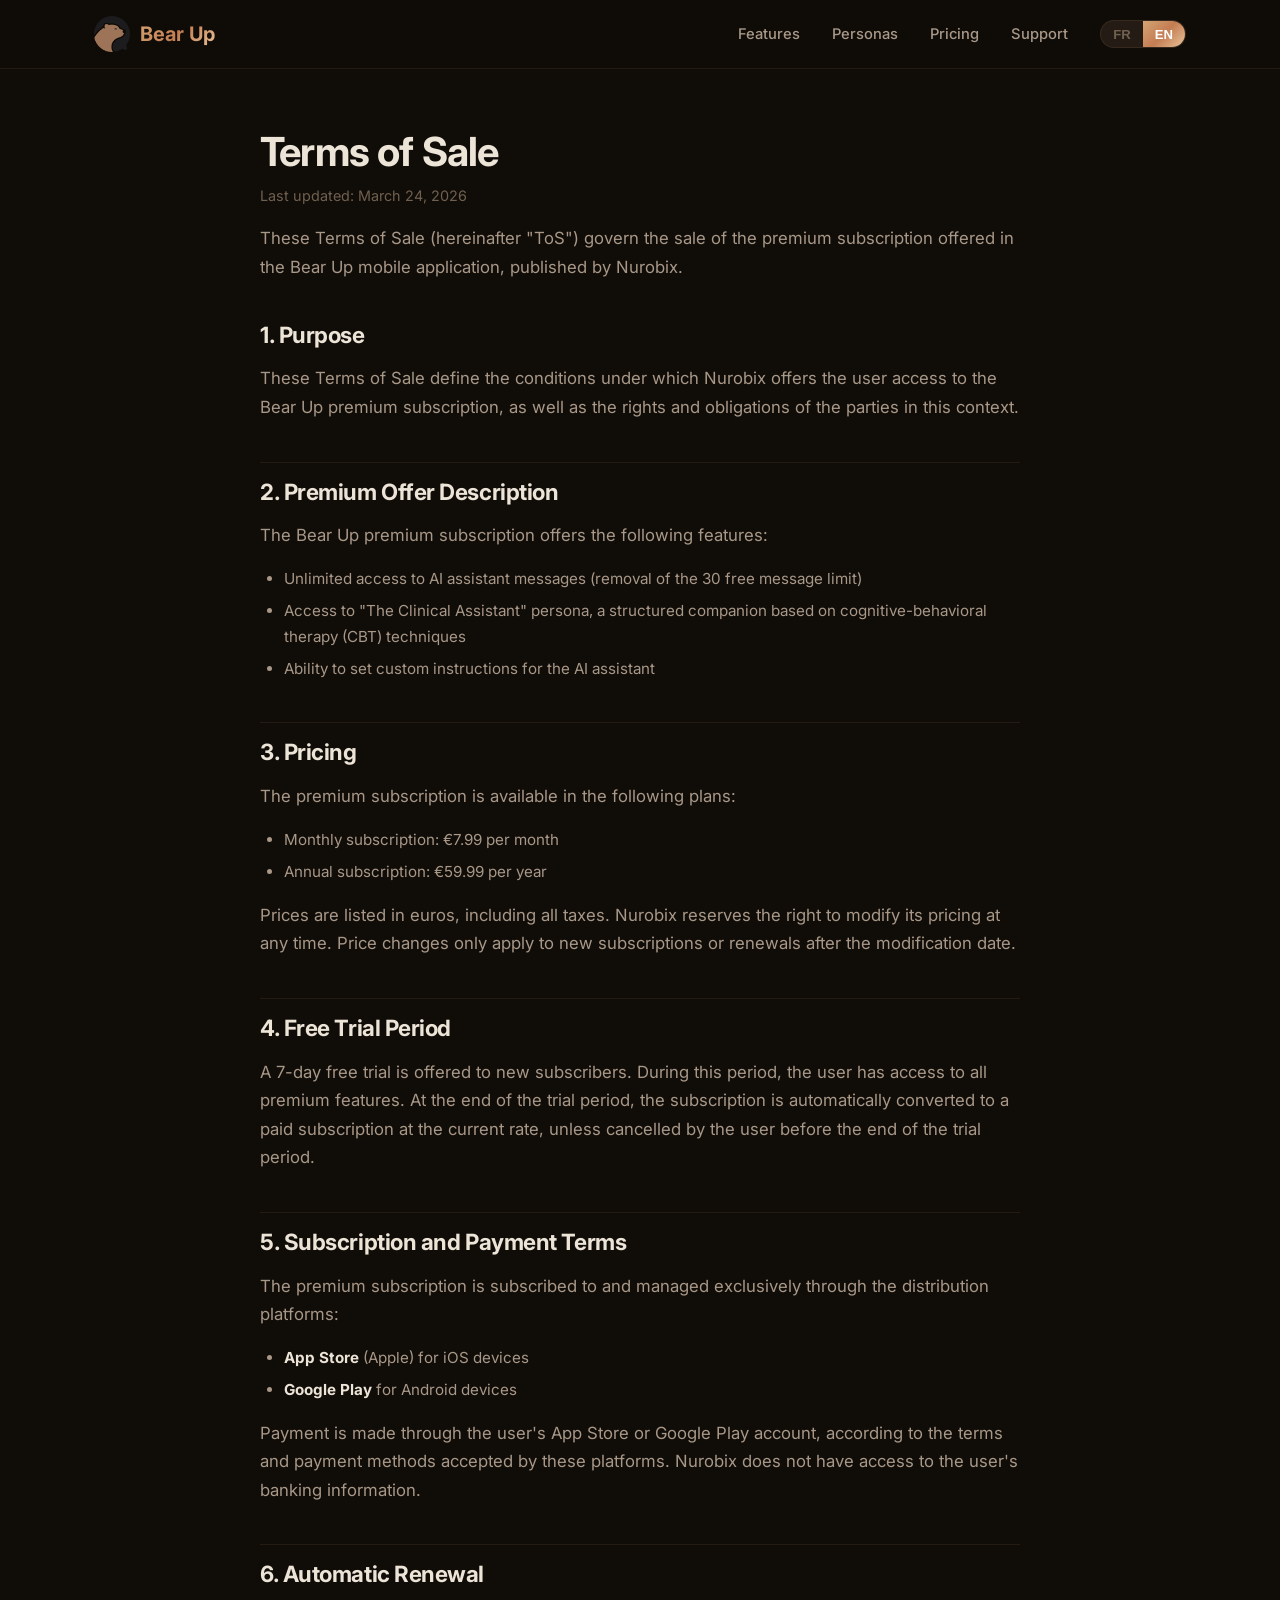
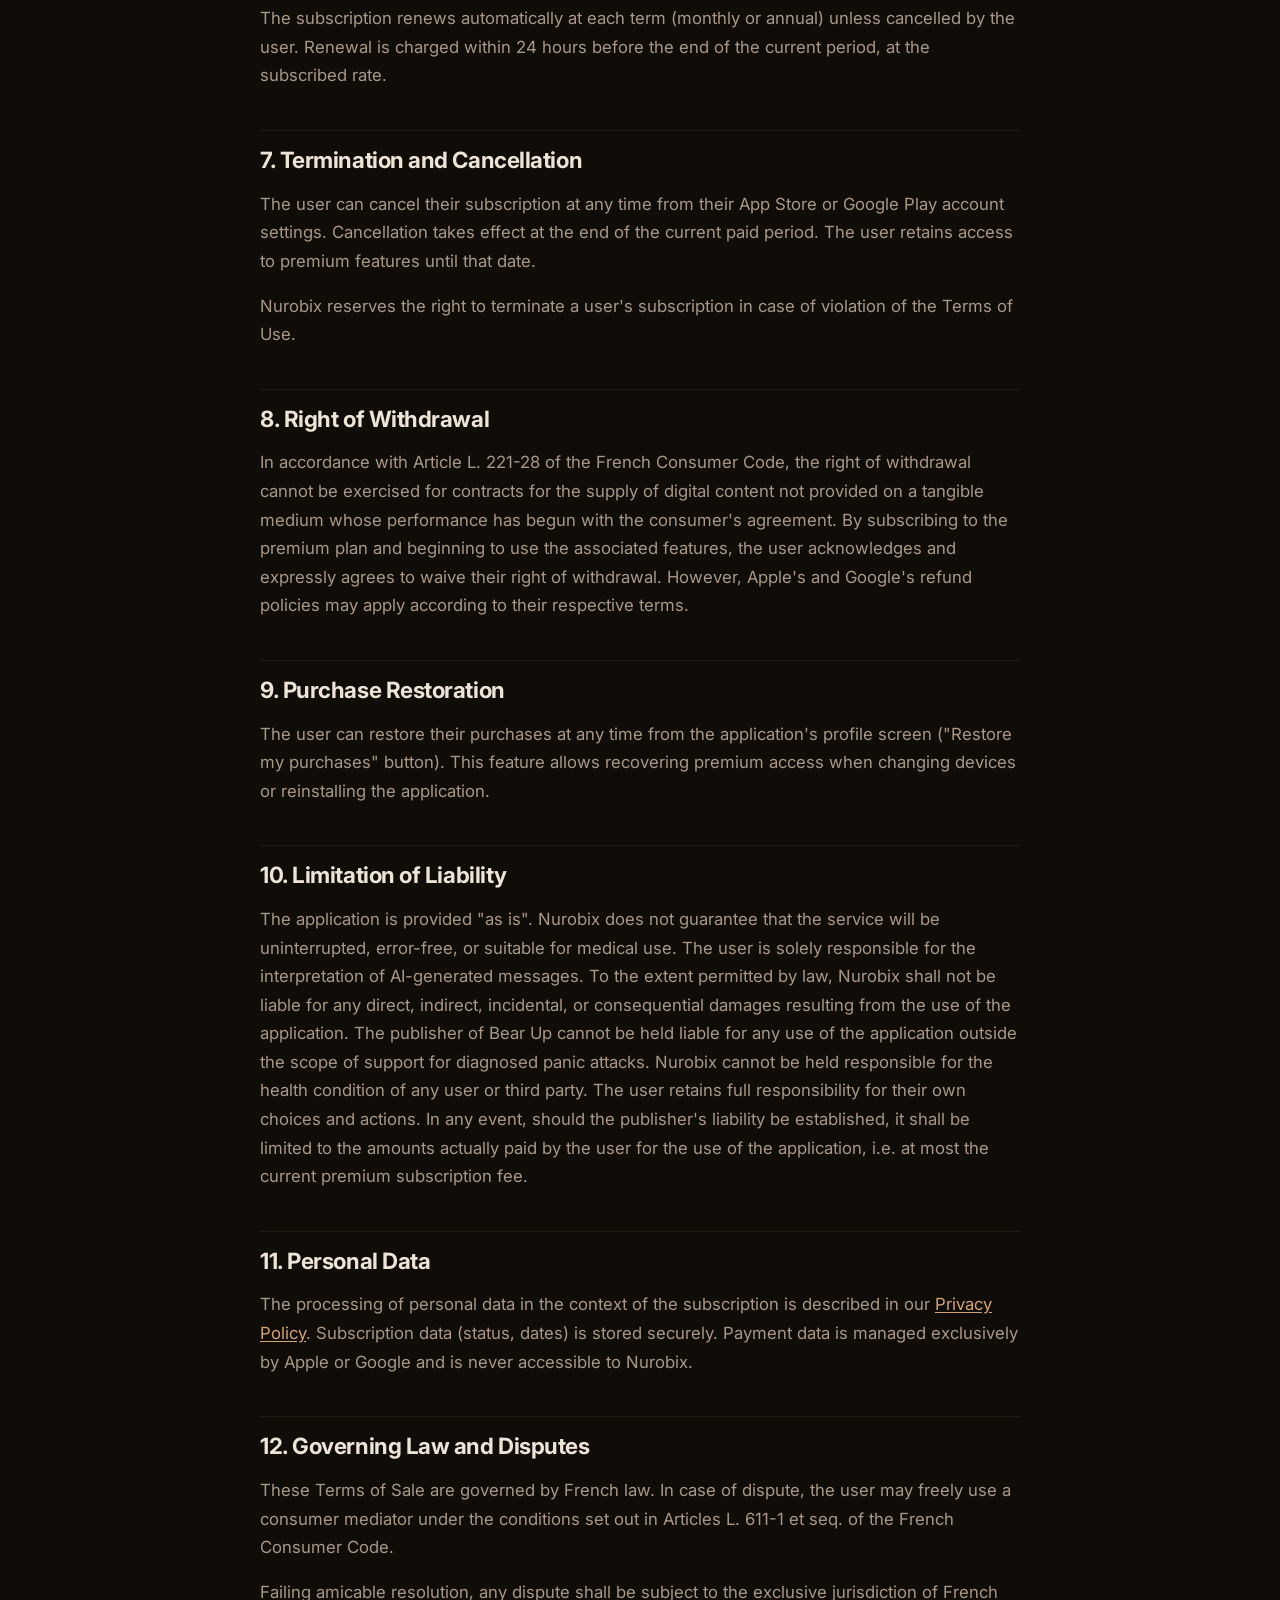
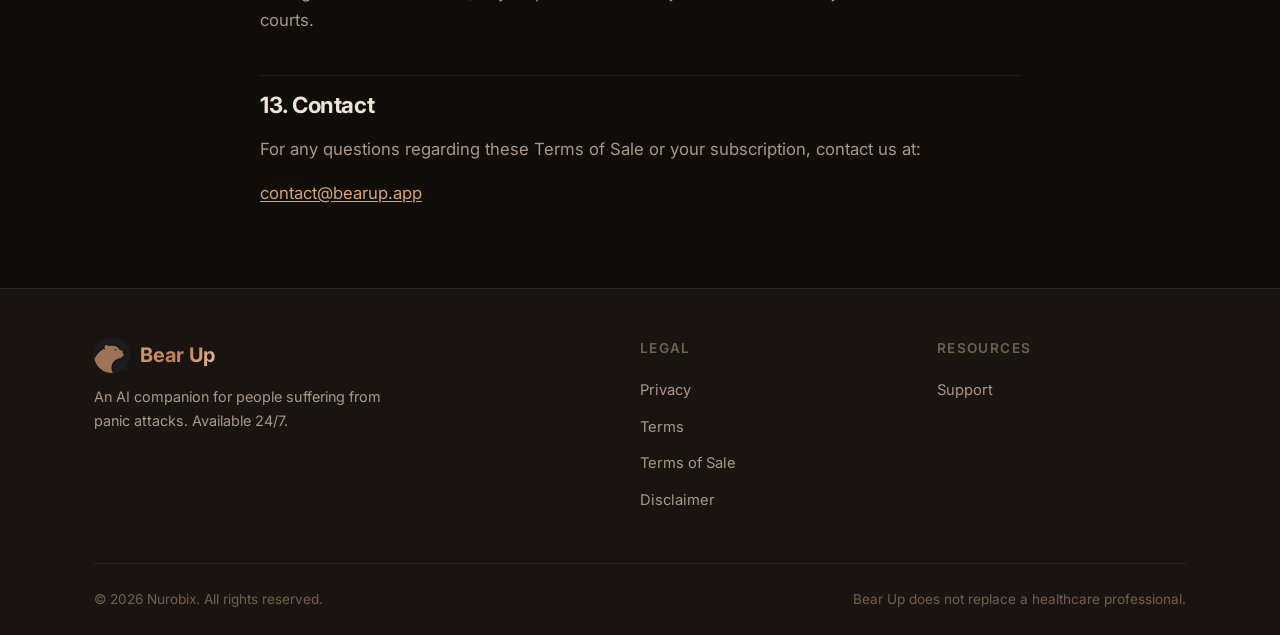
==== cgv.html @ 6445ae2b "Add CGV page, health liability clause, and update legal dates - Create cgv.html with 13 articles (pr" ====
<!DOCTYPE html>
<html lang="fr">
<head>
  <meta charset="UTF-8">
  <meta name="viewport" content="width=device-width, initial-scale=1.0">
  <title>Bear Up — Conditions Générales de Vente</title>
  <meta name="description" content="Conditions Générales de Vente de l'application Bear Up.">
  <meta name="theme-color" content="#100c08">
  <link rel="canonical" href="https://bearup.app/cgv.html">
  <link rel="icon" type="image/png" href="bearup-icon-transparent-background.png">
  <link rel="preconnect" href="https://fonts.googleapis.com">
  <link rel="preconnect" href="https://fonts.gstatic.com" crossorigin>
  <link href="https://fonts.googleapis.com/css2?family=Inter:wght@400;500;600;700;800&display=swap" rel="stylesheet">
  <link rel="stylesheet" href="styles.css">
</head>
<body>

  <!-- ═══ Navigation ═══ -->
  <nav class="nav">
    <div class="nav-inner">
      <a href="index.html" class="nav-logo">
        <img src="bearup-icon-transparent-background.png" alt="Bear Up" width="36" height="36">
        <span>Bear Up</span>
      </a>
      <ul class="nav-links">
        <li><a href="index.html#features" data-i18n="nav.features">Fonctionnalités</a></li>
        <li><a href="index.html#personas" data-i18n="nav.personas">Personas</a></li>
        <li><a href="index.html#pricing" data-i18n="nav.pricing">Tarifs</a></li>
        <li><a href="support.html" data-i18n="nav.support">Support</a></li>
        <li>
          <div class="lang-switch">
            <button class="lang-btn" data-lang="fr">FR</button>
            <button class="lang-btn" data-lang="en">EN</button>
          </div>
        </li>
      </ul>
      <button class="nav-toggle" aria-label="Menu" aria-expanded="false">
        <span></span><span></span><span></span>
      </button>
    </div>
  </nav>

  <!-- ═══ CGV ═══ -->
  <main class="legal-page">
    <div class="container">
      <div class="legal-content">
        <h1 data-i18n="cgv.title">Conditions Générales de Vente</h1>
        <p class="legal-date" data-i18n="cgv.date">Dernière mise à jour : 24 mars 2026</p>
        <p data-i18n="cgv.intro">Les présentes Conditions Générales de Vente (ci-après "CGV") régissent la vente de l'abonnement premium proposé dans l'application mobile Bear Up, éditée par Nurobix.</p>

        <h2 data-i18n="cgv.h2.1">1. Objet</h2>
        <p data-i18n="cgv.p.1">Les présentes CGV ont pour objet de définir les conditions dans lesquelles Nurobix propose à l'utilisateur l'accès à l'abonnement premium de l'application Bear Up, ainsi que les droits et obligations des parties dans ce cadre.</p>

        <h2 data-i18n="cgv.h2.2">2. Description de l'offre premium</h2>
        <p data-i18n="cgv.p.2a">L'abonnement premium Bear Up offre les fonctionnalités suivantes :</p>
        <ul>
          <li data-i18n="cgv.li.2a">Accès illimité aux messages avec l'assistant IA (suppression de la limite de 30 messages gratuits)</li>
          <li data-i18n="cgv.li.2b">Accès au persona "L'Assistant Clinique", un accompagnateur structuré basé sur les techniques cognitivo-comportementales (TCC)</li>
          <li data-i18n="cgv.li.2c">Possibilité de définir des instructions personnalisées pour l'assistant IA</li>
        </ul>

        <h2 data-i18n="cgv.h2.3">3. Tarifs</h2>
        <p data-i18n="cgv.p.3">L'abonnement premium est proposé selon les formules suivantes :</p>
        <ul>
          <li data-i18n="cgv.li.3a">Abonnement mensuel : 7,99 € par mois</li>
          <li data-i18n="cgv.li.3b">Abonnement annuel : 59,99 € par an</li>
        </ul>
        <p data-i18n="cgv.p.3b">Les prix sont indiqués en euros, toutes taxes comprises (TTC). Nurobix se réserve le droit de modifier ses tarifs à tout moment. Les modifications tarifaires ne s'appliquent qu'aux nouveaux abonnements ou aux renouvellements postérieurs à la date de modification.</p>

        <h2 data-i18n="cgv.h2.4">4. Période d'essai gratuite</h2>
        <p data-i18n="cgv.p.4">Une période d'essai gratuite de 7 jours est proposée aux nouveaux abonnés. Durant cette période, l'utilisateur bénéficie de l'ensemble des fonctionnalités premium. À l'issue de la période d'essai, l'abonnement est automatiquement converti en abonnement payant au tarif en vigueur, sauf annulation par l'utilisateur avant la fin de la période d'essai.</p>

        <h2 data-i18n="cgv.h2.5">5. Modalités de souscription et de paiement</h2>
        <p data-i18n="cgv.p.5a">L'abonnement premium est souscrit et géré exclusivement via les plateformes de distribution :</p>
        <ul>
          <li data-i18n="cgv.li.5a" data-i18n-html><strong>App Store</strong> (Apple) pour les appareils iOS</li>
          <li data-i18n="cgv.li.5b" data-i18n-html><strong>Google Play</strong> pour les appareils Android</li>
        </ul>
        <p data-i18n="cgv.p.5b">Le paiement est effectué via le compte App Store ou Google Play de l'utilisateur, selon les conditions et moyens de paiement acceptés par ces plateformes. Nurobix n'a pas accès aux informations bancaires de l'utilisateur.</p>

        <h2 data-i18n="cgv.h2.6">6. Renouvellement automatique</h2>
        <p data-i18n="cgv.p.6">L'abonnement se renouvelle automatiquement à chaque échéance (mensuelle ou annuelle) sauf annulation par l'utilisateur. Le renouvellement est facturé dans les 24 heures précédant la fin de la période en cours, au tarif de l'abonnement souscrit.</p>

        <h2 data-i18n="cgv.h2.7">7. Résiliation et annulation</h2>
        <p data-i18n="cgv.p.7a">L'utilisateur peut annuler son abonnement à tout moment depuis les paramètres de son compte App Store ou Google Play. L'annulation prend effet à la fin de la période en cours déjà payée. L'utilisateur conserve l'accès aux fonctionnalités premium jusqu'à cette date.</p>
        <p data-i18n="cgv.p.7b">Nurobix se réserve le droit de résilier l'abonnement d'un utilisateur en cas de violation des Conditions Générales d'Utilisation.</p>

        <h2 data-i18n="cgv.h2.8">8. Droit de rétractation</h2>
        <p data-i18n="cgv.p.8">Conformément à l'article L. 221-28 du Code de la consommation, le droit de rétractation ne peut être exercé pour les contrats de fourniture de contenu numérique non fourni sur un support matériel dont l'exécution a commencé avec l'accord du consommateur. En souscrivant à l'abonnement premium et en commençant à utiliser les fonctionnalités associées, l'utilisateur reconnaît et accepte expressément renoncer à son droit de rétractation. Toutefois, les politiques de remboursement d'Apple et de Google peuvent s'appliquer selon leurs conditions respectives.</p>

        <h2 data-i18n="cgv.h2.9">9. Restauration des achats</h2>
        <p data-i18n="cgv.p.9">L'utilisateur peut restaurer ses achats à tout moment depuis l'écran de profil de l'application (bouton "Restaurer mes achats"). Cette fonctionnalité permet de récupérer l'accès premium en cas de changement d'appareil ou de réinstallation de l'application.</p>

        <h2 data-i18n="cgv.h2.10">10. Limitation de responsabilité</h2>
        <p data-i18n="cgv.p.10">L'application est fournie "en l'état". Nurobix ne garantit pas que le service sera ininterrompu, exempt d'erreurs ou adapté à un usage médical. L'utilisateur est seul responsable de l'interprétation des messages générés par l'IA. Dans les limites autorisées par la loi, Nurobix ne sera pas responsable des dommages directs, indirects, accessoires ou consécutifs résultant de l'utilisation de l'application. L'éditeur de Bear Up ne saurait être tenu responsable d'une utilisation de l'application en dehors du cadre du soutien aux attaques de panique diagnostiquées. Nurobix ne saurait être tenu responsable de l'état de santé d'un utilisateur ou d'un tiers. L'utilisateur garde intacte sa responsabilité de choix et d'action. En tout état de cause, si la responsabilité de l'éditeur devait être engagée, elle serait limitée aux montants effectivement versés par l'utilisateur pour l'utilisation de l'application, soit au maximum le montant de l'abonnement premium en cours.</p>

        <h2 data-i18n="cgv.h2.11">11. Données personnelles</h2>
        <p data-i18n="cgv.p.11" data-i18n-html>Le traitement des données personnelles dans le cadre de l'abonnement est décrit dans notre <a href="privacy.html">Politique de confidentialité</a>. Les données relatives à l'abonnement (statut, dates) sont stockées de manière sécurisée. Les données de paiement sont gérées exclusivement par Apple ou Google et ne sont jamais accessibles à Nurobix.</p>

        <h2 data-i18n="cgv.h2.12">12. Droit applicable et litiges</h2>
        <p data-i18n="cgv.p.12a">Les présentes CGV sont régies par le droit français. En cas de litige, l'utilisateur peut recourir gratuitement à un médiateur de la consommation dans les conditions prévues aux articles L. 611-1 et suivants du Code de la consommation.</p>
        <p data-i18n="cgv.p.12b">À défaut de résolution amiable, tout litige sera soumis à la compétence exclusive des tribunaux français.</p>

        <h2 data-i18n="cgv.h2.13">13. Contact</h2>
        <p data-i18n="cgv.p.13">Pour toute question relative aux présentes CGV ou à votre abonnement, contactez-nous à :</p>
        <p><a href="#" class="email-protected" data-u="contact" data-d="bearup.app">[email protégé — activez JavaScript]</a></p>
      </div>
    </div>
  </main>

  <!-- ═══ Footer ═══ -->
  <footer class="footer">
    <div class="container">
      <div class="footer-grid">
        <div class="footer-brand">
          <a href="index.html" class="nav-logo">
            <img src="bearup-icon-transparent-background.png" alt="Bear Up" width="36" height="36">
            <span>Bear Up</span>
          </a>
          <p data-i18n="footer.desc">Un compagnon IA pour les personnes souffrant d'attaques de panique. Disponible 24/7.</p>
        </div>
        <div>
          <div class="footer-title" data-i18n="footer.legal">Légal</div>
          <ul class="footer-links">
            <li><a href="privacy.html" data-i18n="nav.privacy">Confidentialité</a></li>
            <li><a href="terms.html" data-i18n="nav.terms">CGU</a></li>
            <li><a href="cgv.html" data-i18n="nav.cgv">CGV</a></li>
            <li><a href="disclaimer.html" data-i18n="nav.disclaimer">Disclaimer</a></li>
          </ul>
        </div>
        <div>
          <div class="footer-title" data-i18n="footer.resources">Ressources</div>
          <ul class="footer-links">
            <li><a href="support.html" data-i18n="nav.support">Support</a></li>
          </ul>
        </div>
      </div>
      <div class="footer-bottom">
        <p data-i18n="footer.copyright">© 2026 Nurobix. Tous droits réservés.</p>
        <p data-i18n="footer.not-medical">Bear Up ne remplace pas un professionnel de santé.</p>
      </div>
    </div>
  </footer>

  <script src="script.js"></script>
</body>
</html>
---- styles.css ----
/* ============================================
   Bear Up — Showcase Website Styles
   Dark theme, modern, responsive
   ============================================ */

/* --- Reset & Base --- */
*, *::before, *::after {
  margin: 0;
  padding: 0;
  box-sizing: border-box;
}

:root {
  --bg-primary: #100c08;
  --bg-secondary: #1a1410;
  --bg-card: #241c14;
  --bg-card-hover: #2e2418;
  --bg-nav: rgba(16, 12, 8, 0.92);
  --accent-blue: #d4a574;
  --accent-purple: #c47d52;
  --accent-pink: #e8c49a;
  --accent-orange: #e0854a;
  --accent-red: #d45c4f;
  --accent-green: #8fbc6a;
  --gradient-main: linear-gradient(135deg, #d4a574 0%, #c47d52 50%, #e8c49a 100%);
  --gradient-blue: linear-gradient(135deg, #d4a574, #c47d52);
  --gradient-warm: linear-gradient(135deg, #e0854a, #d45c4f);
  --text-primary: #ede4d8;
  --text-secondary: #a89888;
  --text-muted: #706050;
  --border-color: rgba(180, 140, 100, 0.12);
  --border-glow: rgba(212, 165, 116, 0.25);
  --shadow-sm: 0 2px 8px rgba(0, 0, 0, 0.3);
  --shadow-md: 0 4px 20px rgba(0, 0, 0, 0.4);
  --shadow-lg: 0 8px 40px rgba(0, 0, 0, 0.5);
  --shadow-glow: 0 0 30px rgba(212, 165, 116, 0.15);
  --radius-sm: 8px;
  --radius-md: 12px;
  --radius-lg: 20px;
  --radius-xl: 28px;
  --font-sans: 'Inter', -apple-system, BlinkMacSystemFont, 'Segoe UI', sans-serif;
  --transition-fast: 0.2s ease;
  --transition-med: 0.35s ease;
  --transition-slow: 0.6s cubic-bezier(0.16, 1, 0.3, 1);
}

html {
  scroll-behavior: smooth;
  font-size: 16px;
}

body {
  font-family: var(--font-sans);
  background: var(--bg-primary);
  color: var(--text-primary);
  line-height: 1.7;
  overflow-x: hidden;
  -webkit-font-smoothing: antialiased;
  -moz-osx-font-smoothing: grayscale;
}

a {
  color: var(--accent-blue);
  text-decoration: none;
  transition: color var(--transition-fast);
}

a:hover {
  color: var(--accent-purple);
}

img {
  max-width: 100%;
  display: block;
}

/* --- Typography --- */
h1, h2, h3, h4 {
  font-weight: 700;
  line-height: 1.2;
  letter-spacing: -0.02em;
}

h1 { font-size: clamp(2.4rem, 6vw, 4rem); }
h2 { font-size: clamp(1.8rem, 4vw, 2.8rem); }
h3 { font-size: clamp(1.2rem, 2.5vw, 1.5rem); }
h4 { font-size: 1.1rem; }

p {
  color: var(--text-secondary);
  font-size: 1.05rem;
}

.gradient-text {
  background: var(--gradient-main);
  -webkit-background-clip: text;
  -webkit-text-fill-color: transparent;
  background-clip: text;
}

.section-label {
  display: inline-block;
  font-size: 0.85rem;
  font-weight: 600;
  text-transform: uppercase;
  letter-spacing: 0.12em;
  color: var(--accent-blue);
  margin-bottom: 0.75rem;
}

/* --- Layout --- */
.container {
  width: 100%;
  max-width: 1140px;
  margin: 0 auto;
  padding: 0 1.5rem;
}

.section {
  padding: 6rem 0;
}

.section-alt {
  background: var(--bg-secondary);
}

.text-center {
  text-align: center;
}

.section-header {
  text-align: center;
  max-width: 640px;
  margin: 0 auto 3.5rem;
}

.section-header p {
  margin-top: 1rem;
}

/* --- Navigation --- */
.nav {
  position: fixed;
  top: 0;
  left: 0;
  right: 0;
  z-index: 1000;
  background: var(--bg-nav);
  backdrop-filter: blur(20px);
  -webkit-backdrop-filter: blur(20px);
  border-bottom: 1px solid var(--border-color);
  transition: box-shadow var(--transition-med);
}

.nav.scrolled {
  box-shadow: var(--shadow-md);
}

.nav-inner {
  display: flex;
  align-items: center;
  justify-content: space-between;
  height: 68px;
  max-width: 1140px;
  margin: 0 auto;
  padding: 0 1.5rem;
}

.nav-logo {
  display: flex;
  align-items: center;
  gap: 0.6rem;
  font-size: 1.25rem;
  font-weight: 700;
  color: var(--text-primary);
  text-decoration: none;
}

.nav-logo img {
  width: 36px;
  height: 36px;
  border-radius: 10px;
}

.nav-logo span {
  background: var(--gradient-main);
  -webkit-background-clip: text;
  -webkit-text-fill-color: transparent;
  background-clip: text;
}

.nav-links {
  display: flex;
  align-items: center;
  gap: 2rem;
  list-style: none;
}

.nav-links a {
  color: var(--text-secondary);
  font-size: 0.92rem;
  font-weight: 500;
  transition: color var(--transition-fast);
}

.nav-links a:hover,
.nav-links a.active {
  color: var(--text-primary);
}

.lang-switch {
  display: flex;
  align-items: center;
  background: var(--bg-card);
  border: 1px solid var(--border-color);
  border-radius: 20px;
  overflow: hidden;
}

.lang-btn {
  padding: 0.35rem 0.75rem;
  font-size: 0.82rem;
  font-weight: 600;
  background: none;
  border: none;
  color: var(--text-muted);
  cursor: pointer;
  transition: all var(--transition-fast);
}

.lang-btn.active {
  background: var(--gradient-main);
  color: #fff;
}

.nav-toggle {
  display: none;
  flex-direction: column;
  gap: 5px;
  background: none;
  border: none;
  cursor: pointer;
  padding: 4px;
}

.nav-toggle span {
  width: 24px;
  height: 2px;
  background: var(--text-primary);
  border-radius: 2px;
  transition: all var(--transition-fast);
}

/* --- Hero --- */
.hero {
  position: relative;
  min-height: 100vh;
  display: flex;
  align-items: center;
  justify-content: center;
  text-align: center;
  padding: 8rem 1.5rem 4rem;
  overflow: hidden;
}

.hero::before {
  content: '';
  position: absolute;
  top: -50%;
  left: -20%;
  width: 140%;
  height: 140%;
  background: radial-gradient(ellipse at 30% 20%, rgba(212, 165, 116, 0.08) 0%, transparent 50%),
              radial-gradient(ellipse at 70% 60%, rgba(196, 125, 82, 0.06) 0%, transparent 50%),
              radial-gradient(ellipse at 50% 80%, rgba(232, 196, 154, 0.04) 0%, transparent 50%);
  pointer-events: none;
}

.hero-content {
  position: relative;
  max-width: 720px;
}

.hero-icon {
  font-size: 4.5rem;
  margin-bottom: 1.5rem;
  animation: float 4s ease-in-out infinite;
}

@keyframes float {
  0%, 100% { transform: translateY(0); }
  50% { transform: translateY(-12px); }
}

.hero h1 {
  margin-bottom: 1.25rem;
}

.hero-subtitle {
  font-size: clamp(1.1rem, 2.5vw, 1.35rem);
  color: var(--text-secondary);
  margin-bottom: 2.5rem;
  max-width: 560px;
  margin-left: auto;
  margin-right: auto;
  line-height: 1.6;
}

.hero-badges {
  display: flex;
  justify-content: center;
  gap: 1rem;
  margin-bottom: 2.5rem;
  flex-wrap: wrap;
}

.badge {
  display: inline-flex;
  align-items: center;
  gap: 0.4rem;
  padding: 0.5rem 1rem;
  border-radius: 50px;
  font-size: 0.88rem;
  font-weight: 500;
  background: var(--bg-card);
  border: 1px solid var(--border-color);
  color: var(--text-secondary);
}

.badge-icon {
  font-size: 1.1rem;
}

.hero-cta {
  display: flex;
  justify-content: center;
  gap: 1rem;
  flex-wrap: wrap;
}

/* --- Buttons --- */
.btn {
  display: inline-flex;
  align-items: center;
  gap: 0.5rem;
  padding: 0.85rem 2rem;
  border-radius: 50px;
  font-size: 1rem;
  font-weight: 600;
  border: none;
  cursor: pointer;
  transition: all var(--transition-med);
  text-decoration: none;
}

.btn-primary {
  background: var(--gradient-main);
  color: #fff;
  box-shadow: 0 4px 20px rgba(212, 165, 116, 0.3);
}

.btn-primary:hover {
  transform: translateY(-2px);
  box-shadow: 0 6px 30px rgba(212, 165, 116, 0.45);
  color: #fff;
}

.btn-secondary {
  background: var(--bg-card);
  color: var(--text-primary);
  border: 1px solid var(--border-color);
}

.btn-secondary:hover {
  background: var(--bg-card-hover);
  border-color: var(--border-glow);
  color: var(--text-primary);
}

.btn-sm {
  padding: 0.55rem 1.3rem;
  font-size: 0.88rem;
}

.store-btn {
  display: inline-flex;
  align-items: center;
  gap: 0.65rem;
  padding: 0.9rem 1.8rem;
  background: var(--bg-card);
  border: 1px solid var(--border-color);
  border-radius: var(--radius-md);
  color: var(--text-primary);
  text-decoration: none;
  transition: all var(--transition-med);
}

.store-btn:hover {
  background: var(--bg-card-hover);
  border-color: var(--border-glow);
  box-shadow: var(--shadow-glow);
  color: var(--text-primary);
}

.store-btn svg {
  width: 28px;
  height: 28px;
  fill: var(--text-primary);
}

.store-btn-text {
  text-align: left;
  line-height: 1.2;
}

.store-btn-label {
  font-size: 0.7rem;
  color: var(--text-secondary);
}

.store-btn-name {
  font-size: 1.05rem;
  font-weight: 600;
}

/* --- Feature Cards --- */
.features-grid {
  display: grid;
  grid-template-columns: repeat(auto-fit, minmax(280px, 1fr));
  gap: 1.5rem;
}

.feature-card {
  background: var(--bg-card);
  border: 1px solid var(--border-color);
  border-radius: var(--radius-lg);
  padding: 2rem;
  transition: all var(--transition-med);
}

.feature-card:hover {
  border-color: var(--border-glow);
  box-shadow: var(--shadow-glow);
  transform: translateY(-4px);
}

.feature-icon {
  width: 52px;
  height: 52px;
  display: flex;
  align-items: center;
  justify-content: center;
  border-radius: var(--radius-md);
  font-size: 1.6rem;
  margin-bottom: 1.25rem;
}

.feature-icon.blue { background: rgba(212, 165, 116, 0.12); }
.feature-icon.purple { background: rgba(196, 125, 82, 0.12); }
.feature-icon.pink { background: rgba(232, 196, 154, 0.12); }
.feature-icon.orange { background: rgba(224, 133, 74, 0.12); }
.feature-icon.red { background: rgba(212, 92, 79, 0.12); }
.feature-icon.green { background: rgba(143, 188, 106, 0.12); }

.feature-card h3 {
  margin-bottom: 0.6rem;
}

.feature-card p {
  font-size: 0.95rem;
  line-height: 1.6;
}

/* --- Personas --- */
.personas-grid {
  display: grid;
  grid-template-columns: repeat(auto-fit, minmax(340px, 1fr));
  gap: 2rem;
  max-width: 800px;
  margin: 0 auto;
}

.persona-card {
  position: relative;
  background: var(--bg-card);
  border: 1px solid var(--border-color);
  border-radius: var(--radius-xl);
  padding: 2.5rem;
  text-align: center;
  transition: all var(--transition-med);
  overflow: hidden;
}

.persona-card::before {
  content: '';
  position: absolute;
  top: 0;
  left: 0;
  right: 0;
  height: 4px;
  border-radius: var(--radius-xl) var(--radius-xl) 0 0;
}

.persona-card.friend::before {
  background: var(--gradient-blue);
}

.persona-card.clinical::before {
  background: var(--gradient-main);
}

.persona-card:hover {
  border-color: var(--border-glow);
  transform: translateY(-6px);
  box-shadow: var(--shadow-glow);
}

.persona-emoji {
  font-size: 3.5rem;
  margin-bottom: 1rem;
}

.persona-card h3 {
  margin-bottom: 0.5rem;
  font-size: 1.4rem;
}

.persona-badge {
  display: inline-block;
  padding: 0.25rem 0.8rem;
  border-radius: 50px;
  font-size: 0.78rem;
  font-weight: 600;
  margin-bottom: 1rem;
}

.persona-badge.free {
  background: rgba(143, 188, 106, 0.12);
  color: var(--accent-green);
}

.persona-badge.premium {
  background: rgba(196, 125, 82, 0.12);
  color: var(--accent-purple);
}

.persona-card p {
  font-size: 0.95rem;
}

.persona-traits {
  list-style: none;
  margin-top: 1.25rem;
  text-align: left;
}

.persona-traits li {
  padding: 0.35rem 0;
  font-size: 0.92rem;
  color: var(--text-secondary);
}

.persona-traits li::before {
  content: '✓';
  color: var(--accent-green);
  font-weight: 700;
  margin-right: 0.6rem;
}

/* --- How It Works --- */
.steps-grid {
  display: grid;
  grid-template-columns: repeat(auto-fit, minmax(220px, 1fr));
  gap: 2rem;
  counter-reset: step;
}

.step-item {
  text-align: center;
  position: relative;
}

.step-number {
  width: 56px;
  height: 56px;
  display: flex;
  align-items: center;
  justify-content: center;
  margin: 0 auto 1.25rem;
  border-radius: 50%;
  background: var(--gradient-main);
  font-size: 1.3rem;
  font-weight: 700;
  color: #fff;
}

.step-item h3 {
  margin-bottom: 0.5rem;
}

.step-item p {
  font-size: 0.92rem;
}

/* --- Pricing --- */
.pricing-grid {
  display: grid;
  grid-template-columns: repeat(auto-fit, minmax(300px, 1fr));
  gap: 2rem;
  max-width: 1000px;
  margin: 0 auto;
}

.pricing-card {
  background: var(--bg-card);
  border: 1px solid var(--border-color);
  border-radius: var(--radius-xl);
  padding: 2.5rem;
  text-align: center;
  transition: all var(--transition-med);
  position: relative;
}

.pricing-card.featured {
  border-color: var(--accent-purple);
  box-shadow: 0 0 40px rgba(196, 125, 82, 0.15);
}

.pricing-card.featured::before {
  content: '';
  position: absolute;
  top: 0;
  left: 0;
  right: 0;
  height: 4px;
  background: var(--gradient-main);
  border-radius: var(--radius-xl) var(--radius-xl) 0 0;
}

.pricing-card:hover {
  transform: translateY(-4px);
}

.pricing-name {
  font-size: 1.1rem;
  font-weight: 600;
  margin-bottom: 0.5rem;
}

.pricing-price {
  font-size: 2.5rem;
  font-weight: 700;
  margin-bottom: 0.25rem;
}

.pricing-period {
  font-size: 0.88rem;
  color: var(--text-muted);
  margin-bottom: 0.5rem;
}

.pricing-trial {
  display: inline-block;
  font-size: 0.8rem;
  font-weight: 600;
  color: var(--accent-green);
  background: rgba(143, 188, 106, 0.12);
  border: 1px solid rgba(143, 188, 106, 0.25);
  border-radius: var(--radius-sm);
  padding: 0.25rem 0.75rem;
  margin-bottom: 1.5rem;
}

.pricing-save {
  display: inline-block;
  font-size: 0.8rem;
  font-weight: 600;
  color: var(--accent-orange);
  background: rgba(224, 133, 74, 0.12);
  border: 1px solid rgba(224, 133, 74, 0.25);
  border-radius: var(--radius-sm);
  padding: 0.25rem 0.75rem;
  margin-bottom: 0.25rem;
}

.pricing-features {
  list-style: none;
  text-align: left;
  margin-bottom: 2rem;
}

.pricing-features li {
  padding: 0.5rem 0;
  font-size: 0.95rem;
  color: var(--text-secondary);
  display: flex;
  align-items: center;
  gap: 0.6rem;
}

.pricing-features li::before {
  content: '✓';
  color: var(--accent-green);
  font-weight: 700;
  flex-shrink: 0;
}

.pricing-features li.disabled {
  color: var(--text-muted);
  text-decoration: line-through;
}

.pricing-features li.disabled::before {
  content: '✗';
  color: var(--text-muted);
}

/* --- Safety Banner --- */
.safety-section {
  background: linear-gradient(135deg, rgba(212, 92, 79, 0.06), rgba(224, 133, 74, 0.04));
  border-top: 1px solid rgba(212, 92, 79, 0.15);
  border-bottom: 1px solid rgba(212, 92, 79, 0.15);
}

.safety-content {
  display: flex;
  align-items: center;
  gap: 2rem;
  max-width: 800px;
  margin: 0 auto;
}

.safety-icon {
  font-size: 3rem;
  flex-shrink: 0;
}

.safety-content h2 {
  font-size: 1.5rem;
  margin-bottom: 0.5rem;
}

.safety-content p {
  font-size: 0.95rem;
}

.safety-numbers {
  display: flex;
  gap: 1rem;
  margin-top: 1rem;
  flex-wrap: wrap;
}

.safety-number {
  display: inline-flex;
  align-items: center;
  gap: 0.4rem;
  padding: 0.4rem 1rem;
  background: rgba(212, 92, 79, 0.1);
  border: 1px solid rgba(212, 92, 79, 0.2);
  border-radius: 50px;
  font-weight: 600;
  font-size: 0.9rem;
  color: var(--accent-red);
}

/* --- CTA Section --- */
.cta-section {
  text-align: center;
  position: relative;
  overflow: hidden;
}

.cta-section::before {
  content: '';
  position: absolute;
  top: 0;
  left: -20%;
  width: 140%;
  height: 100%;
  background: radial-gradient(ellipse at 50% 50%, rgba(212, 165, 116, 0.06) 0%, transparent 60%);
  pointer-events: none;
}

.cta-content {
  position: relative;
}

.cta-content h2 {
  margin-bottom: 1rem;
}

.cta-content p {
  margin-bottom: 2rem;
  max-width: 500px;
  margin-left: auto;
  margin-right: auto;
}

.cta-stores {
  display: flex;
  justify-content: center;
  gap: 1rem;
  flex-wrap: wrap;
}

/* --- Footer --- */
.footer {
  background: var(--bg-secondary);
  border-top: 1px solid var(--border-color);
  padding: 3rem 0 1.5rem;
}

.footer-grid {
  display: grid;
  grid-template-columns: 2fr 1fr 1fr;
  gap: 3rem;
  margin-bottom: 2.5rem;
}

.footer-brand {
  max-width: 300px;
}

.footer-brand p {
  font-size: 0.9rem;
  margin-top: 0.75rem;
}

.footer-title {
  font-size: 0.85rem;
  font-weight: 600;
  text-transform: uppercase;
  letter-spacing: 0.1em;
  color: var(--text-muted);
  margin-bottom: 1rem;
}

.footer-links {
  list-style: none;
}

.footer-links li {
  margin-bottom: 0.6rem;
}

.footer-links a {
  color: var(--text-secondary);
  font-size: 0.92rem;
}

.footer-links a:hover {
  color: var(--text-primary);
}

.footer-bottom {
  border-top: 1px solid var(--border-color);
  padding-top: 1.5rem;
  display: flex;
  justify-content: space-between;
  align-items: center;
  flex-wrap: wrap;
  gap: 1rem;
}

.footer-bottom p {
  font-size: 0.85rem;
  color: var(--text-muted);
}

/* --- FAQ / Accordion --- */
.faq-container {
  max-width: 760px;
  margin: 0 auto;
}

.faq-category {
  margin-bottom: 2.5rem;
}

.faq-category-title {
  font-size: 1.3rem;
  margin-bottom: 1rem;
  padding-bottom: 0.5rem;
  border-bottom: 1px solid var(--border-color);
}

.faq-item {
  border: 1px solid var(--border-color);
  border-radius: var(--radius-md);
  margin-bottom: 0.75rem;
  overflow: hidden;
  transition: border-color var(--transition-fast);
}

.faq-item:hover {
  border-color: var(--border-glow);
}

.faq-item.active {
  border-color: var(--accent-blue);
}

.faq-question {
  width: 100%;
  background: var(--bg-card);
  border: none;
  padding: 1.15rem 1.5rem;
  text-align: left;
  cursor: pointer;
  display: flex;
  justify-content: space-between;
  align-items: center;
  gap: 1rem;
  color: var(--text-primary);
  font-size: 1rem;
  font-weight: 600;
  font-family: var(--font-sans);
  transition: background var(--transition-fast);
}

.faq-question:hover {
  background: var(--bg-card-hover);
}

.faq-chevron {
  width: 20px;
  height: 20px;
  flex-shrink: 0;
  transition: transform var(--transition-med);
  stroke: var(--text-secondary);
}

.faq-item.active .faq-chevron {
  transform: rotate(180deg);
}

.faq-answer {
  max-height: 0;
  overflow: hidden;
  transition: max-height var(--transition-slow), padding var(--transition-med);
}

.faq-answer-inner {
  padding: 0 1.5rem 1.25rem;
}

.faq-answer-inner p {
  font-size: 0.95rem;
  line-height: 1.7;
}

.faq-answer-inner p + p {
  margin-top: 0.75rem;
}

.faq-answer-inner ul {
  margin: 0.5rem 0 0.5rem 1.5rem;
  color: var(--text-secondary);
  font-size: 0.95rem;
}

.faq-answer-inner ul li {
  margin-bottom: 0.3rem;
}

/* --- Legal Pages --- */
.legal-page {
  padding-top: 8rem;
  padding-bottom: 4rem;
  min-height: 100vh;
}

.legal-content {
  max-width: 760px;
  margin: 0 auto;
}

.legal-content h1 {
  font-size: clamp(1.8rem, 4vw, 2.5rem);
  margin-bottom: 0.5rem;
}

.legal-date {
  color: var(--text-muted);
  font-size: 0.9rem;
  margin-bottom: 2.5rem;
}

.legal-content h2 {
  font-size: 1.4rem;
  margin-top: 2.5rem;
  margin-bottom: 1rem;
  padding-top: 1rem;
  border-top: 1px solid var(--border-color);
}

.legal-content h2:first-of-type {
  border-top: none;
  padding-top: 0;
}

.legal-content h3 {
  font-size: 1.15rem;
  margin-top: 1.5rem;
  margin-bottom: 0.75rem;
}

.legal-content p {
  margin-bottom: 1rem;
}

.legal-content ul {
  margin: 0.5rem 0 1rem 1.5rem;
  color: var(--text-secondary);
}

.legal-content ul li {
  margin-bottom: 0.4rem;
  font-size: 0.95rem;
}

.legal-content strong {
  color: var(--text-primary);
}

.legal-content a {
  text-decoration: underline;
  text-underline-offset: 2px;
}

/* --- Data Deletion Callout --- */
.data-deletion-callout {
  margin: 2rem 0;
  padding: 1.75rem 2rem;
  background: linear-gradient(135deg, rgba(212, 165, 116, 0.08) 0%, rgba(196, 125, 82, 0.12) 100%);
  border: 2px solid var(--accent-blue);
  border-radius: var(--radius-lg);
  position: relative;
}

.data-deletion-callout h3 {
  color: var(--accent-pink);
  font-size: 1.15rem;
  margin-bottom: 1rem;
  display: flex;
  align-items: center;
  gap: 0.5rem;
}

.data-deletion-callout h3 svg {
  flex-shrink: 0;
}

.data-deletion-callout ol {
  list-style: none;
  counter-reset: steps;
  padding-left: 0;
  margin: 1rem 0;
}

.data-deletion-callout ol li {
  counter-increment: steps;
  padding: 0.5rem 0 0.5rem 2.25rem;
  position: relative;
  color: var(--text-secondary);
  line-height: 1.6;
}

.data-deletion-callout ol li::before {
  content: counter(steps);
  position: absolute;
  left: 0;
  top: 0.5rem;
  width: 1.5rem;
  height: 1.5rem;
  background: var(--accent-blue);
  color: var(--bg-primary);
  border-radius: 50%;
  display: flex;
  align-items: center;
  justify-content: center;
  font-size: 0.8rem;
  font-weight: 700;
}

.data-deletion-callout p {
  color: var(--text-secondary);
  line-height: 1.6;
}

.data-deletion-callout .deletion-or {
  text-align: center;
  color: var(--text-muted);
  font-weight: 600;
  margin: 1rem 0;
  font-size: 0.9rem;
  text-transform: uppercase;
  letter-spacing: 0.05em;
}

.data-deletion-callout .btn-deletion {
  display: inline-flex;
  align-items: center;
  gap: 0.5rem;
  margin-top: 0.75rem;
  padding: 0.65rem 1.25rem;
  background: var(--accent-blue);
  color: var(--bg-primary);
  border-radius: var(--radius-md);
  font-weight: 600;
  font-size: 0.95rem;
  text-decoration: none;
  transition: background var(--transition-fast), box-shadow var(--transition-fast);
}

.data-deletion-callout .btn-deletion:hover {
  background: var(--accent-purple);
  box-shadow: 0 4px 20px rgba(212, 165, 116, 0.3);
  text-decoration: none;
}

/* --- Support Header --- */
.support-hero {
  text-align: center;
  padding-top: 8rem;
  padding-bottom: 2rem;
}

.support-hero h1 {
  margin-bottom: 0.75rem;
}

.support-hero p {
  max-width: 500px;
  margin: 0 auto;
}

.support-contact {
  text-align: center;
  margin-top: 3rem;
  padding: 2rem;
  background: var(--bg-card);
  border: 1px solid var(--border-color);
  border-radius: var(--radius-lg);
  max-width: 500px;
  margin-left: auto;
  margin-right: auto;
}

.support-contact h3 {
  margin-bottom: 0.5rem;
}

.support-contact a {
  font-size: 1.1rem;
  font-weight: 600;
}

/* --- Animations --- */
.reveal {
  opacity: 0;
  transform: translateY(30px);
  transition: opacity 0.7s cubic-bezier(0.16, 1, 0.3, 1), transform 0.7s cubic-bezier(0.16, 1, 0.3, 1);
}

.reveal.visible {
  opacity: 1;
  transform: translateY(0);
}

.reveal-delay-1 { transition-delay: 0.1s; }
.reveal-delay-2 { transition-delay: 0.2s; }
.reveal-delay-3 { transition-delay: 0.3s; }
.reveal-delay-4 { transition-delay: 0.4s; }

/* --- Chat Demo --- */
.chat-demo {
  max-width: 380px;
  margin: 3rem auto 0;
  background: var(--bg-card);
  border: 1px solid var(--border-color);
  border-radius: var(--radius-xl);
  overflow: hidden;
  box-shadow: var(--shadow-lg);
}

.chat-demo-header {
  display: flex;
  align-items: center;
  justify-content: space-between;
  padding: 1rem 1.25rem;
  background: var(--bg-secondary);
  border-bottom: 1px solid var(--border-color);
}

.chat-demo-title {
  font-size: 0.9rem;
  font-weight: 600;
  display: flex;
  align-items: center;
  gap: 0.4rem;
}

.chat-demo-badge {
  font-size: 0.75rem;
  color: var(--text-muted);
}

.chat-demo-body {
  padding: 1.25rem;
  display: flex;
  flex-direction: column;
  gap: 0.75rem;
  min-height: 200px;
}

.chat-bubble {
  max-width: 85%;
  padding: 0.75rem 1rem;
  border-radius: var(--radius-md);
  font-size: 0.88rem;
  line-height: 1.5;
  animation: fadeInUp 0.5s ease forwards;
  opacity: 0;
}

.chat-bubble.user {
  align-self: flex-end;
  background: var(--accent-blue);
  color: #fff;
  border-bottom-right-radius: 4px;
}

.chat-bubble.assistant {
  align-self: flex-start;
  background: #2e2418;
  color: var(--text-primary);
  border-bottom-left-radius: 4px;
}

.chat-bubble:nth-child(1) { animation-delay: 0.3s; }
.chat-bubble:nth-child(2) { animation-delay: 0.9s; }
.chat-bubble:nth-child(3) { animation-delay: 1.5s; }

@keyframes fadeInUp {
  from { opacity: 0; transform: translateY(10px); }
  to { opacity: 1; transform: translateY(0); }
}

.chat-demo-buttons {
  padding: 0.75rem 1.25rem 1.25rem;
  display: grid;
  grid-template-columns: 1fr 1fr;
  gap: 0.5rem;
}

.chat-demo-btn {
  padding: 0.5rem;
  border-radius: var(--radius-sm);
  border: 1px solid var(--border-color);
  background: var(--bg-secondary);
  color: var(--text-secondary);
  font-size: 0.75rem;
  font-family: var(--font-sans);
  cursor: default;
  text-align: center;
}

.chat-demo-btn.red { border-color: rgba(212, 92, 79, 0.3); color: var(--accent-red); }
.chat-demo-btn.orange { border-color: rgba(224, 133, 74, 0.3); color: var(--accent-orange); }
.chat-demo-btn.blue { border-color: rgba(212, 165, 116, 0.3); color: var(--accent-blue); }
.chat-demo-btn.purple { border-color: rgba(196, 125, 82, 0.3); color: var(--accent-purple); }

/* --- Responsive --- */
@media (max-width: 900px) {
  .footer-grid {
    grid-template-columns: 1fr 1fr;
  }
  .footer-brand {
    grid-column: 1 / -1;
  }
}

@media (max-width: 768px) {
  .nav-links {
    position: fixed;
    top: 68px;
    left: 0;
    right: 0;
    background: var(--bg-nav);
    backdrop-filter: blur(20px);
    -webkit-backdrop-filter: blur(20px);
    flex-direction: column;
    padding: 1.5rem;
    gap: 1rem;
    border-bottom: 1px solid var(--border-color);
    transform: translateY(-120%);
    opacity: 0;
    transition: all var(--transition-med);
    pointer-events: none;
  }

  .nav-links.open {
    transform: translateY(0);
    opacity: 1;
    pointer-events: auto;
  }

  .nav-toggle {
    display: flex;
  }

  .hero {
    min-height: auto;
    padding: 7rem 1.5rem 3rem;
  }

  .section {
    padding: 4rem 0;
  }

  .safety-content {
    flex-direction: column;
    text-align: center;
  }

  .safety-numbers {
    justify-content: center;
  }

  .personas-grid {
    grid-template-columns: 1fr;
  }

  .pricing-grid {
    grid-template-columns: 1fr;
    max-width: 400px;
  }

  .footer-grid {
    grid-template-columns: 1fr;
    gap: 2rem;
  }

  .footer-bottom {
    justify-content: center;
    text-align: center;
  }

  .steps-grid {
    grid-template-columns: 1fr 1fr;
  }
}

@media (max-width: 480px) {
  .steps-grid {
    grid-template-columns: 1fr;
  }

  .hero-cta {
    flex-direction: column;
    align-items: center;
  }

  .store-btn {
    width: 100%;
    justify-content: center;
  }

  .cta-stores {
    flex-direction: column;
    align-items: center;
  }
}

/* --- Scrollbar --- */
::-webkit-scrollbar {
  width: 8px;
}

::-webkit-scrollbar-track {
  background: var(--bg-primary);
}

::-webkit-scrollbar-thumb {
  background: var(--bg-card-hover);
  border-radius: 4px;
}

::-webkit-scrollbar-thumb:hover {
  background: var(--text-muted);
}
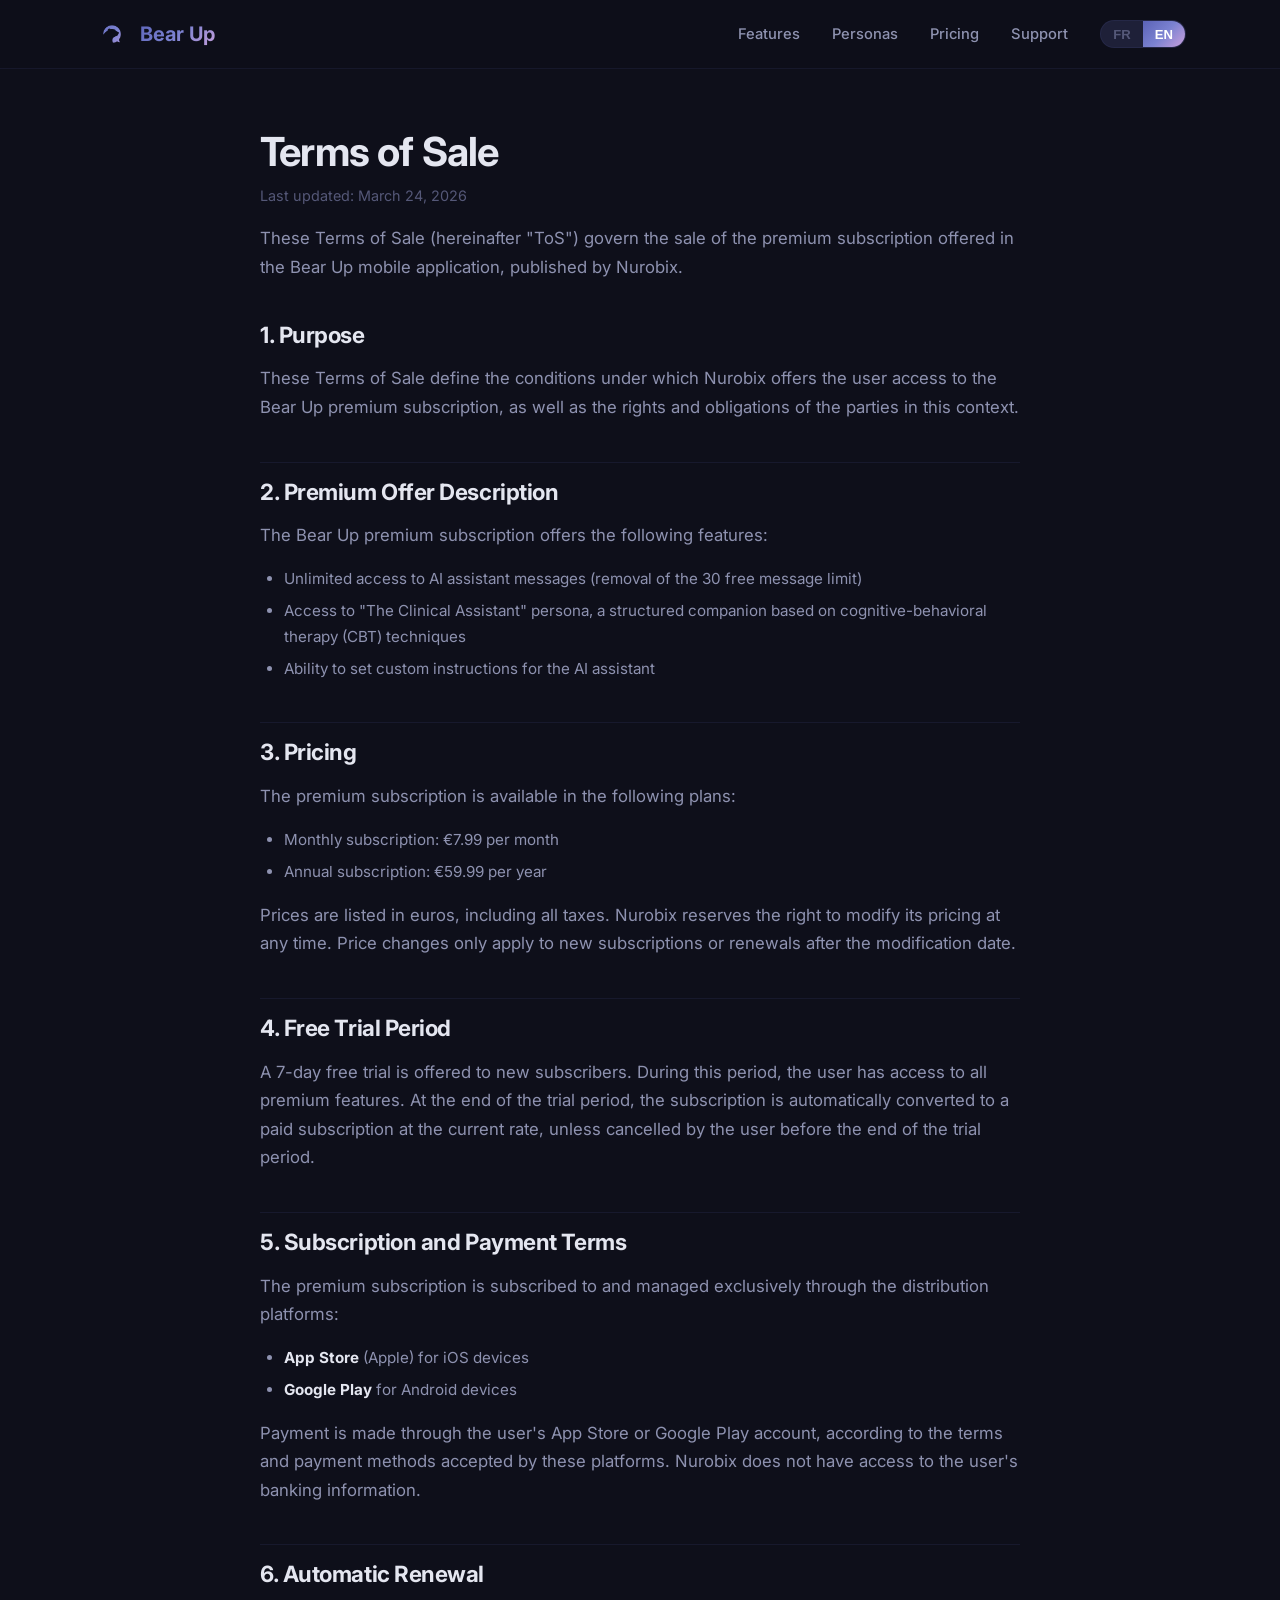
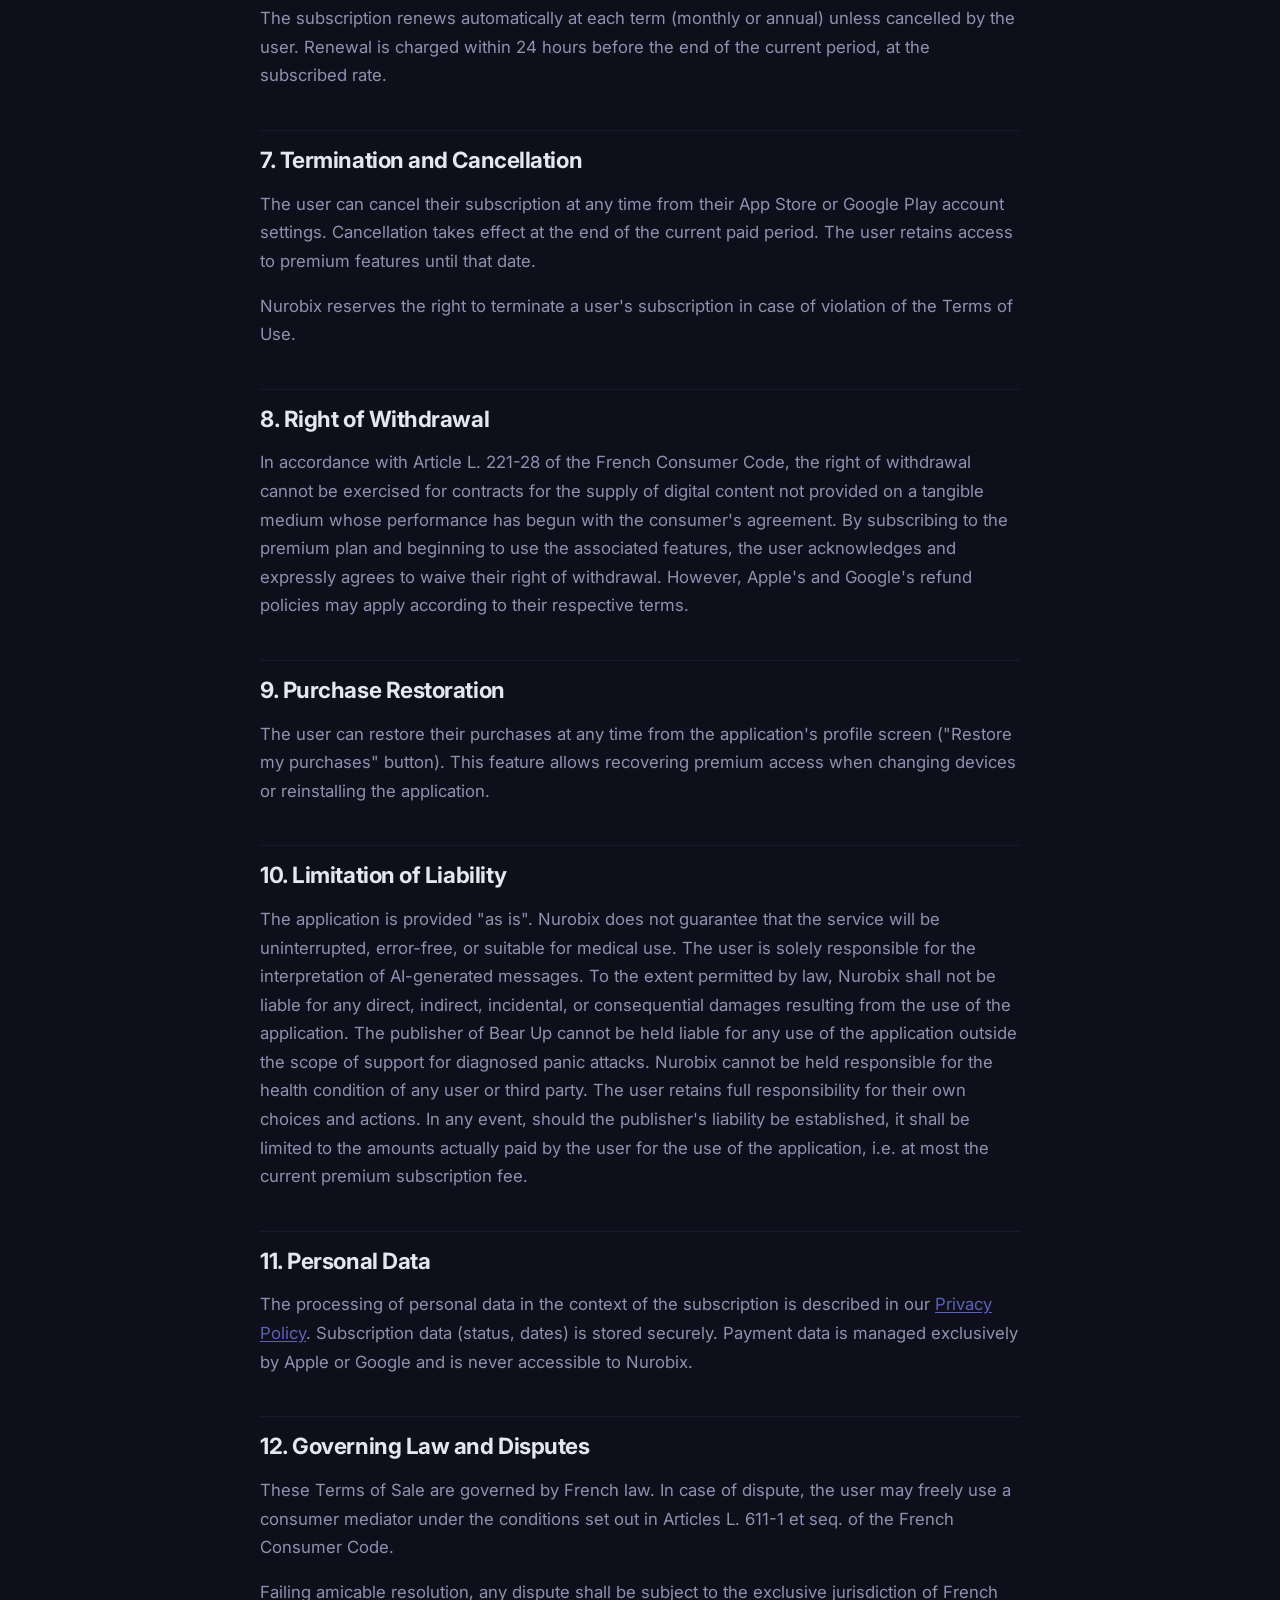
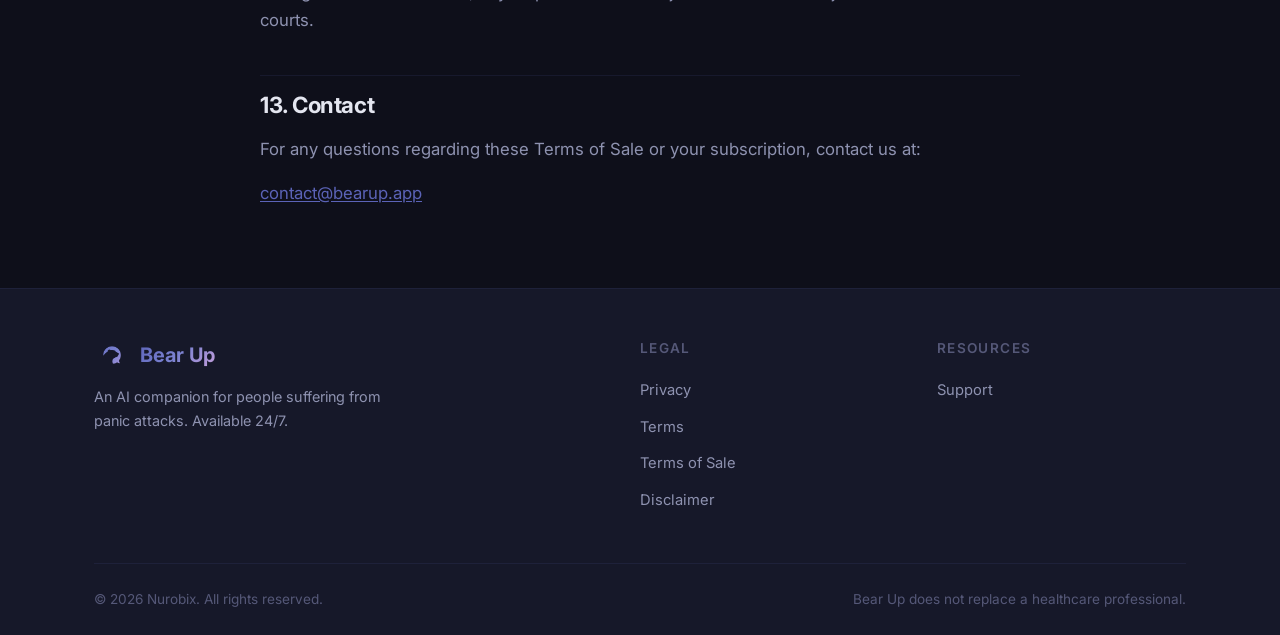
==== commit d033f68a: "Rebrand to indigo theme aligned with app icon - Replace warm brown/caramel palette with indigo/laven" ====
--- a/cgv.html
+++ b/cgv.html
@@ -5,7 +5,7 @@
   <meta name="viewport" content="width=device-width, initial-scale=1.0">
   <title>Bear Up — Conditions Générales de Vente</title>
   <meta name="description" content="Conditions Générales de Vente de l'application Bear Up.">
-  <meta name="theme-color" content="#100c08">
+  <meta name="theme-color" content="#0E0F1A">
   <link rel="canonical" href="https://bearup.app/cgv.html">
   <link rel="icon" type="image/png" href="bearup-icon-transparent-background.png">
   <link rel="preconnect" href="https://fonts.googleapis.com">
--- a/styles.css
+++ b/styles.css
@@ -11,29 +11,29 @@
 }
 
 :root {
-  --bg-primary: #100c08;
-  --bg-secondary: #1a1410;
-  --bg-card: #241c14;
-  --bg-card-hover: #2e2418;
-  --bg-nav: rgba(16, 12, 8, 0.92);
-  --accent-blue: #d4a574;
-  --accent-purple: #c47d52;
-  --accent-pink: #e8c49a;
-  --accent-orange: #e0854a;
-  --accent-red: #d45c4f;
-  --accent-green: #8fbc6a;
-  --gradient-main: linear-gradient(135deg, #d4a574 0%, #c47d52 50%, #e8c49a 100%);
-  --gradient-blue: linear-gradient(135deg, #d4a574, #c47d52);
-  --gradient-warm: linear-gradient(135deg, #e0854a, #d45c4f);
-  --text-primary: #ede4d8;
-  --text-secondary: #a89888;
-  --text-muted: #706050;
-  --border-color: rgba(180, 140, 100, 0.12);
-  --border-glow: rgba(212, 165, 116, 0.25);
+  --bg-primary: #0E0F1A;
+  --bg-secondary: #161829;
+  --bg-card: #1E2038;
+  --bg-card-hover: #272A48;
+  --bg-nav: rgba(14, 15, 26, 0.92);
+  --accent-blue: #5B63B7;
+  --accent-purple: #C9A0DC;
+  --accent-pink: #7B82D1;
+  --accent-orange: #E8A87C;
+  --accent-red: #D45C5C;
+  --accent-green: #6ABF8A;
+  --gradient-main: linear-gradient(135deg, #5B63B7 0%, #7B82D1 50%, #C9A0DC 100%);
+  --gradient-blue: linear-gradient(135deg, #5B63B7, #7B82D1);
+  --gradient-warm: linear-gradient(135deg, #E8A87C, #D45C5C);
+  --text-primary: #E4E6F0;
+  --text-secondary: #8E92B0;
+  --text-muted: #555878;
+  --border-color: rgba(91, 99, 183, 0.12);
+  --border-glow: rgba(91, 99, 183, 0.25);
   --shadow-sm: 0 2px 8px rgba(0, 0, 0, 0.3);
   --shadow-md: 0 4px 20px rgba(0, 0, 0, 0.4);
   --shadow-lg: 0 8px 40px rgba(0, 0, 0, 0.5);
-  --shadow-glow: 0 0 30px rgba(212, 165, 116, 0.15);
+  --shadow-glow: 0 0 30px rgba(91, 99, 183, 0.15);
   --radius-sm: 8px;
   --radius-md: 12px;
   --radius-lg: 20px;
@@ -270,8 +270,8 @@
   left: -20%;
   width: 140%;
   height: 140%;
-  background: radial-gradient(ellipse at 30% 20%, rgba(212, 165, 116, 0.08) 0%, transparent 50%),
-              radial-gradient(ellipse at 70% 60%, rgba(196, 125, 82, 0.06) 0%, transparent 50%),
+  background: radial-gradient(ellipse at 30% 20%, rgba(91, 99, 183, 0.08) 0%, transparent 50%),
+              radial-gradient(ellipse at 70% 60%, rgba(123, 130, 209, 0.06) 0%, transparent 50%),
               radial-gradient(ellipse at 50% 80%, rgba(232, 196, 154, 0.04) 0%, transparent 50%);
   pointer-events: none;
 }
@@ -356,12 +356,12 @@
 .btn-primary {
   background: var(--gradient-main);
   color: #fff;
-  box-shadow: 0 4px 20px rgba(212, 165, 116, 0.3);
+  box-shadow: 0 4px 20px rgba(91, 99, 183, 0.3);
 }
 
 .btn-primary:hover {
   transform: translateY(-2px);
-  box-shadow: 0 6px 30px rgba(212, 165, 116, 0.45);
+  box-shadow: 0 6px 30px rgba(91, 99, 183, 0.45);
   color: #fff;
 }
 
@@ -387,25 +387,27 @@
   align-items: center;
   gap: 0.65rem;
   padding: 0.9rem 1.8rem;
-  background: var(--bg-card);
-  border: 1px solid var(--border-color);
+  background: var(--accent-blue);
+  border: 1px solid transparent;
   border-radius: var(--radius-md);
-  color: var(--text-primary);
+  color: #fff;
   text-decoration: none;
   transition: all var(--transition-med);
+  box-shadow: 0 4px 20px rgba(91, 99, 183, 0.3);
 }
 
 .store-btn:hover {
-  background: var(--bg-card-hover);
-  border-color: var(--border-glow);
-  box-shadow: var(--shadow-glow);
-  color: var(--text-primary);
+  background: var(--accent-pink);
+  border-color: transparent;
+  box-shadow: 0 6px 30px rgba(91, 99, 183, 0.45);
+  transform: translateY(-2px);
+  color: #fff;
 }
 
 .store-btn svg {
   width: 28px;
   height: 28px;
-  fill: var(--text-primary);
+  fill: #fff;
 }
 
 .store-btn-text {
@@ -415,7 +417,7 @@
 
 .store-btn-label {
   font-size: 0.7rem;
-  color: var(--text-secondary);
+  color: rgba(255, 255, 255, 0.75);
 }
 
 .store-btn-name {
@@ -455,8 +457,8 @@
   margin-bottom: 1.25rem;
 }
 
-.feature-icon.blue { background: rgba(212, 165, 116, 0.12); }
-.feature-icon.purple { background: rgba(196, 125, 82, 0.12); }
+.feature-icon.blue { background: rgba(91, 99, 183, 0.12); }
+.feature-icon.purple { background: rgba(123, 130, 209, 0.12); }
 .feature-icon.pink { background: rgba(232, 196, 154, 0.12); }
 .feature-icon.orange { background: rgba(224, 133, 74, 0.12); }
 .feature-icon.red { background: rgba(212, 92, 79, 0.12); }
@@ -540,7 +542,7 @@
 }
 
 .persona-badge.premium {
-  background: rgba(196, 125, 82, 0.12);
+  background: rgba(123, 130, 209, 0.12);
   color: var(--accent-purple);
 }
 
@@ -623,7 +625,11 @@
 
 .pricing-card.featured {
   border-color: var(--accent-purple);
-  box-shadow: 0 0 40px rgba(196, 125, 82, 0.15);
+  box-shadow: 0 0 40px rgba(123, 130, 209, 0.15);
+}
+
+.pricing-card.featured {
+  overflow: hidden;
 }
 
 .pricing-card.featured::before {
@@ -634,7 +640,6 @@
   right: 0;
   height: 4px;
   background: var(--gradient-main);
-  border-radius: var(--radius-xl) var(--radius-xl) 0 0;
 }
 
 .pricing-card:hover {
@@ -778,7 +783,7 @@
   left: -20%;
   width: 140%;
   height: 100%;
-  background: radial-gradient(ellipse at 50% 50%, rgba(212, 165, 116, 0.06) 0%, transparent 60%);
+  background: radial-gradient(ellipse at 50% 50%, rgba(91, 99, 183, 0.06) 0%, transparent 60%);
   pointer-events: none;
 }
 
@@ -1033,7 +1038,7 @@
 .data-deletion-callout {
   margin: 2rem 0;
   padding: 1.75rem 2rem;
-  background: linear-gradient(135deg, rgba(212, 165, 116, 0.08) 0%, rgba(196, 125, 82, 0.12) 100%);
+  background: linear-gradient(135deg, rgba(91, 99, 183, 0.08) 0%, rgba(123, 130, 209, 0.12) 100%);
   border: 2px solid var(--accent-blue);
   border-radius: var(--radius-lg);
   position: relative;
@@ -1116,7 +1121,7 @@
 
 .data-deletion-callout .btn-deletion:hover {
   background: var(--accent-purple);
-  box-shadow: 0 4px 20px rgba(212, 165, 116, 0.3);
+  box-shadow: 0 4px 20px rgba(91, 99, 183, 0.3);
   text-decoration: none;
 }
 
@@ -1234,7 +1239,7 @@
 
 .chat-bubble.assistant {
   align-self: flex-start;
-  background: #2e2418;
+  background: #272A48;
   color: var(--text-primary);
   border-bottom-left-radius: 4px;
 }
@@ -1269,8 +1274,8 @@
 
 .chat-demo-btn.red { border-color: rgba(212, 92, 79, 0.3); color: var(--accent-red); }
 .chat-demo-btn.orange { border-color: rgba(224, 133, 74, 0.3); color: var(--accent-orange); }
-.chat-demo-btn.blue { border-color: rgba(212, 165, 116, 0.3); color: var(--accent-blue); }
-.chat-demo-btn.purple { border-color: rgba(196, 125, 82, 0.3); color: var(--accent-purple); }
+.chat-demo-btn.blue { border-color: rgba(91, 99, 183, 0.3); color: var(--accent-blue); }
+.chat-demo-btn.purple { border-color: rgba(123, 130, 209, 0.3); color: var(--accent-purple); }
 
 /* --- Responsive --- */
 @media (max-width: 900px) {
